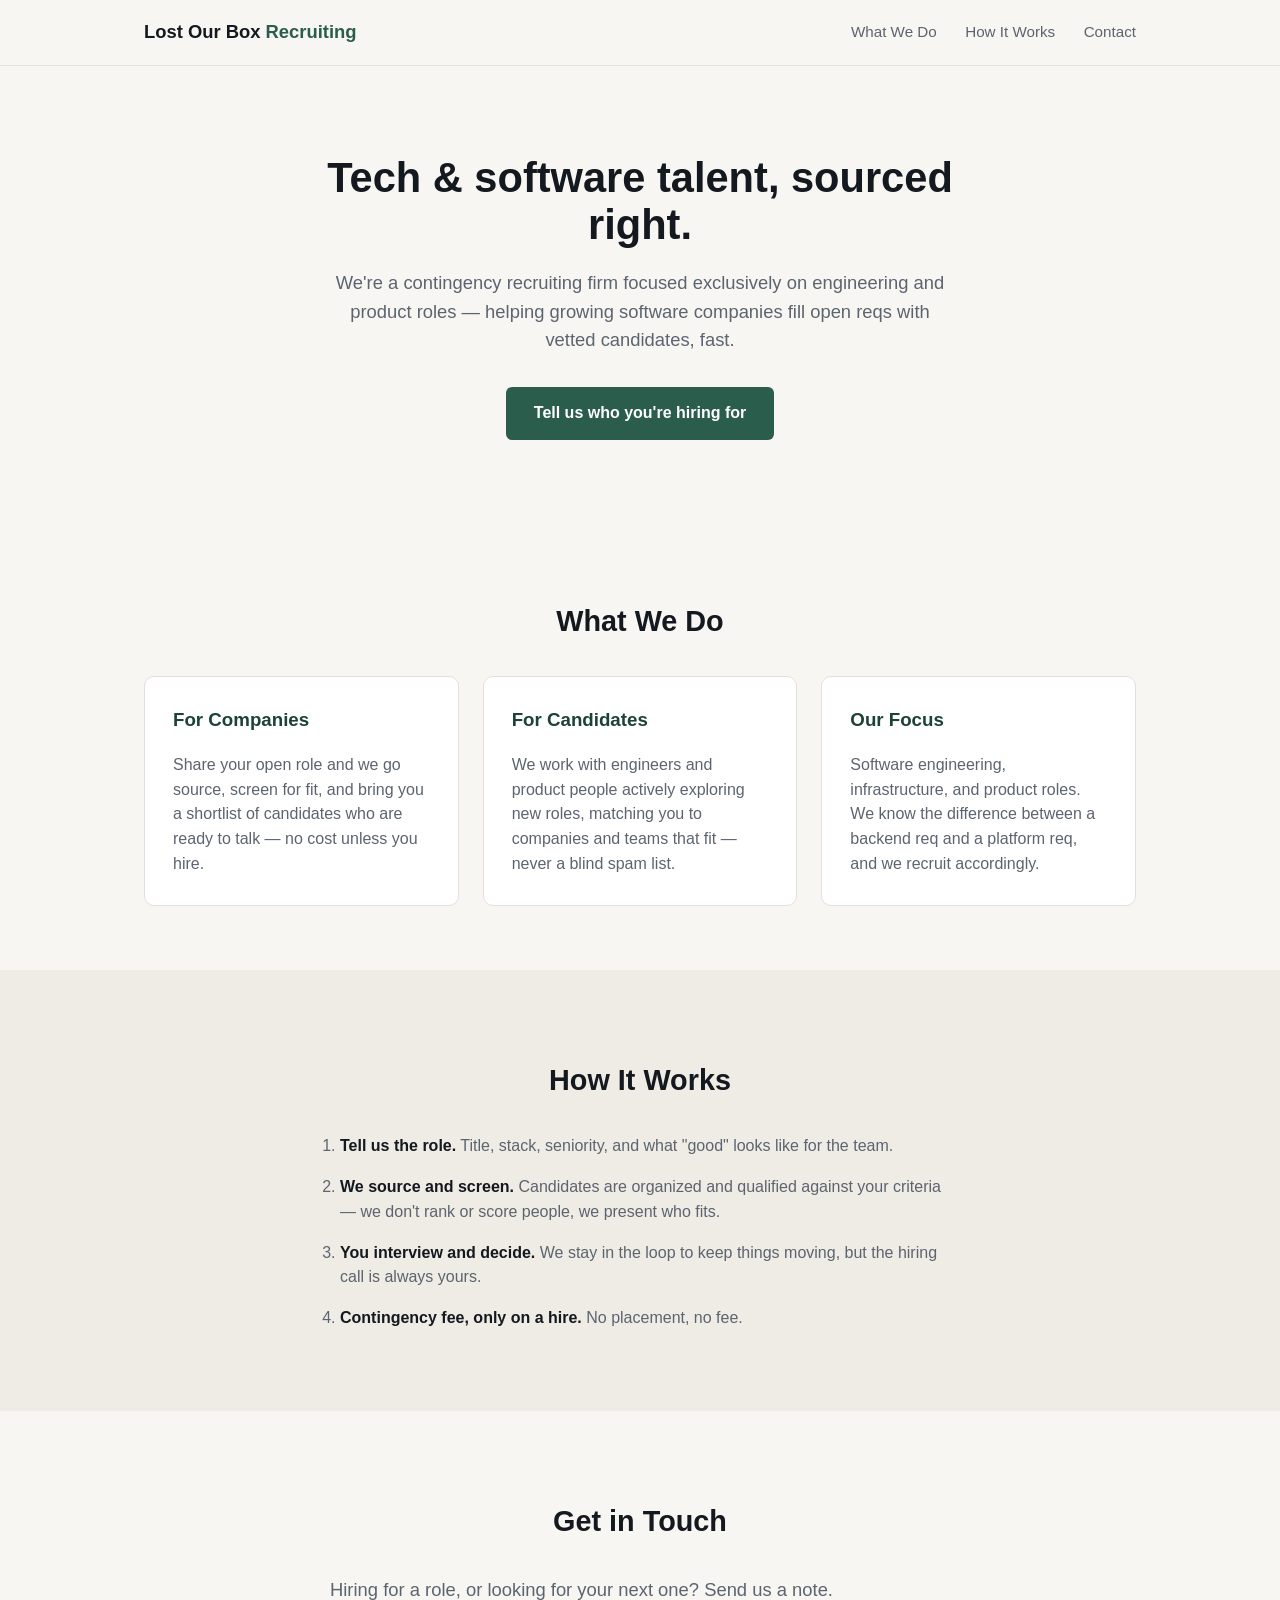
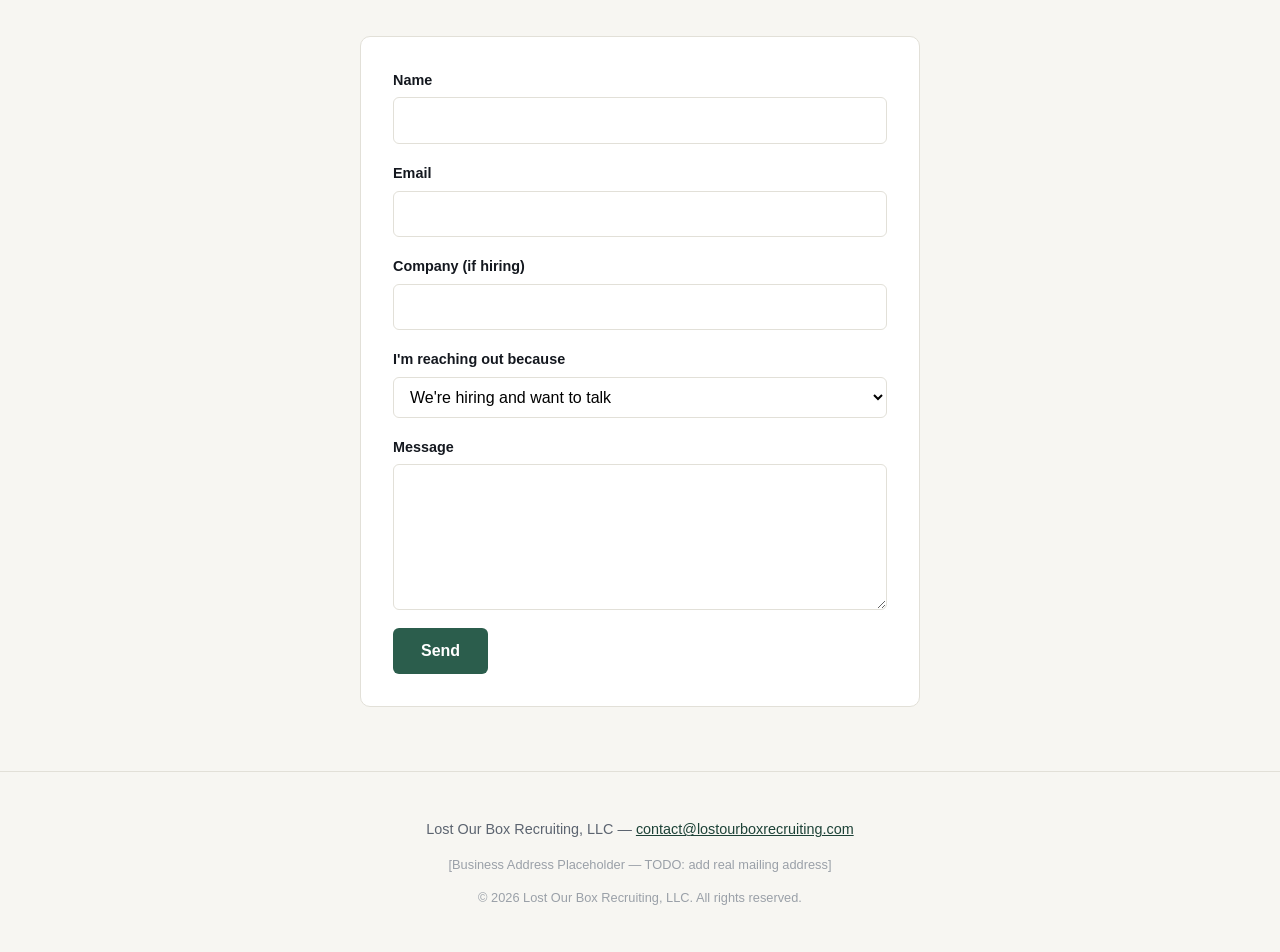
==== index.html @ 16009b22 "Initial site: hero, what-we-do, how-it-works, Netlify Forms contact form Co-Authored-By: Claude Sonn" ====
<!DOCTYPE html>
<html lang="en">
<head>
<meta charset="UTF-8">
<meta name="viewport" content="width=device-width, initial-scale=1.0">
<title>Lost Our Box Recruiting — Tech &amp; Software Talent</title>
<meta name="description" content="Lost Our Box Recruiting connects growing tech and software companies with vetted engineering and product talent.">
<link rel="stylesheet" href="style.css">
</head>
<body>

<header class="site-header">
  <div class="wrap">
    <a class="wordmark" href="/">Lost Our Box <span>Recruiting</span></a>
    <nav>
      <a href="#what-we-do">What We Do</a>
      <a href="#how-it-works">How It Works</a>
      <a href="#contact">Contact</a>
    </nav>
  </div>
</header>

<section class="hero">
  <div class="wrap">
    <h1>Tech &amp; software talent, sourced right.</h1>
    <p class="lede">We're a contingency recruiting firm focused exclusively on engineering and
      product roles — helping growing software companies fill open reqs with vetted candidates,
      fast.</p>
    <a class="btn" href="#contact">Tell us who you're hiring for</a>
  </div>
</section>

<section id="what-we-do" class="section">
  <div class="wrap">
    <h2>What We Do</h2>
    <div class="cards">
      <div class="card">
        <h3>For Companies</h3>
        <p>Share your open role and we go source, screen for fit, and bring you a shortlist of
          candidates who are ready to talk — no cost unless you hire.</p>
      </div>
      <div class="card">
        <h3>For Candidates</h3>
        <p>We work with engineers and product people actively exploring new roles, matching you
          to companies and teams that fit — never a blind spam list.</p>
      </div>
      <div class="card">
        <h3>Our Focus</h3>
        <p>Software engineering, infrastructure, and product roles. We know the difference
          between a backend req and a platform req, and we recruit accordingly.</p>
      </div>
    </div>
  </div>
</section>

<section id="how-it-works" class="section alt">
  <div class="wrap">
    <h2>How It Works</h2>
    <ol class="steps">
      <li><strong>Tell us the role.</strong> Title, stack, seniority, and what "good" looks like
        for the team.</li>
      <li><strong>We source and screen.</strong> Candidates are organized and qualified against
        your criteria — we don't rank or score people, we present who fits.</li>
      <li><strong>You interview and decide.</strong> We stay in the loop to keep things moving,
        but the hiring call is always yours.</li>
      <li><strong>Contingency fee, only on a hire.</strong> No placement, no fee.</li>
    </ol>
  </div>
</section>

<section id="contact" class="section">
  <div class="wrap">
    <h2>Get in Touch</h2>
    <p class="lede">Hiring for a role, or looking for your next one? Send us a note.</p>

    <form name="contact" method="POST" data-netlify="true" netlify-honeypot="bot-field" action="/thank-you.html" class="contact-form">
      <input type="hidden" name="form-name" value="contact">
      <p class="hidden-field"><label>Don't fill this out if you're human: <input name="bot-field"></label></p>

      <div class="field-row">
        <label for="name">Name</label>
        <input id="name" type="text" name="name" required>
      </div>
      <div class="field-row">
        <label for="email">Email</label>
        <input id="email" type="email" name="email" required>
      </div>
      <div class="field-row">
        <label for="company">Company (if hiring)</label>
        <input id="company" type="text" name="company">
      </div>
      <div class="field-row">
        <label for="reason">I'm reaching out because</label>
        <select id="reason" name="reason">
          <option>We're hiring and want to talk</option>
          <option>I'm a candidate looking for roles</option>
          <option>Something else</option>
        </select>
      </div>
      <div class="field-row">
        <label for="message">Message</label>
        <textarea id="message" name="message" rows="5" required></textarea>
      </div>
      <button class="btn" type="submit">Send</button>
    </form>
  </div>
</section>

<footer class="site-footer">
  <div class="wrap">
    <p>Lost Our Box Recruiting, LLC &mdash; <a href="mailto:contact@lostourboxrecruiting.com">contact@lostourboxrecruiting.com</a></p>
    <p class="fine-print">
      <!-- TODO: replace with real business mailing address before any commercial email goes out (CAN-SPAM requirement) -->
      [Business Address Placeholder — TODO: add real mailing address]
    </p>
    <p class="fine-print">&copy; <span id="year"></span> Lost Our Box Recruiting, LLC. All rights reserved.</p>
  </div>
</footer>

<script>document.getElementById('year').textContent = new Date().getFullYear();</script>
</body>
</html>
---- style.css ----
:root {
  --ink: #14181f;
  --paper: #f7f6f2;
  --accent: #2b5d4c;
  --accent-dark: #1d4237;
  --muted: #5c6470;
  --card: #ffffff;
  --border: #e2e0d8;
}

* { box-sizing: border-box; }

body {
  margin: 0;
  font-family: -apple-system, BlinkMacSystemFont, "Segoe UI", Roboto, Helvetica, Arial, sans-serif;
  color: var(--ink);
  background: var(--paper);
  line-height: 1.55;
}

.wrap {
  max-width: 1040px;
  margin: 0 auto;
  padding: 0 24px;
}

a { color: var(--accent-dark); }

.site-header {
  border-bottom: 1px solid var(--border);
  background: var(--paper);
  position: sticky;
  top: 0;
  z-index: 10;
}

.site-header .wrap {
  display: flex;
  align-items: center;
  justify-content: space-between;
  padding-top: 18px;
  padding-bottom: 18px;
}

.wordmark {
  font-weight: 700;
  font-size: 1.15rem;
  text-decoration: none;
  color: var(--ink);
}

.wordmark span { color: var(--accent); }

.site-header nav a {
  margin-left: 24px;
  text-decoration: none;
  color: var(--muted);
  font-weight: 500;
  font-size: 0.95rem;
}

.site-header nav a:hover { color: var(--ink); }

.hero {
  padding: 88px 0 72px;
  text-align: center;
}

.hero h1 {
  font-size: 2.6rem;
  line-height: 1.15;
  margin: 0 0 20px;
  max-width: 720px;
  margin-left: auto;
  margin-right: auto;
}

.lede {
  font-size: 1.15rem;
  color: var(--muted);
  max-width: 620px;
  margin: 0 auto 32px;
}

.btn {
  display: inline-block;
  background: var(--accent);
  color: #fff;
  text-decoration: none;
  font-weight: 600;
  padding: 14px 28px;
  border-radius: 6px;
  border: none;
  font-size: 1rem;
  cursor: pointer;
}

.btn:hover { background: var(--accent-dark); }

.section {
  padding: 64px 0;
}

.section.alt {
  background: #eeece4;
}

.section h2 {
  font-size: 1.8rem;
  margin-bottom: 32px;
  text-align: center;
}

.cards {
  display: grid;
  grid-template-columns: repeat(3, 1fr);
  gap: 24px;
}

.card {
  background: var(--card);
  border: 1px solid var(--border);
  border-radius: 10px;
  padding: 28px;
}

.card h3 {
  margin-top: 0;
  color: var(--accent-dark);
}

.card p { color: var(--muted); margin-bottom: 0; }

.steps {
  max-width: 640px;
  margin: 0 auto;
  padding-left: 20px;
}

.steps li { margin-bottom: 16px; color: var(--muted); }
.steps li strong { color: var(--ink); }

.contact-form {
  max-width: 560px;
  margin: 0 auto;
  background: var(--card);
  border: 1px solid var(--border);
  border-radius: 10px;
  padding: 32px;
}

.hidden-field { display: none; }

.field-row {
  margin-bottom: 18px;
  display: flex;
  flex-direction: column;
}

.field-row label {
  font-weight: 600;
  font-size: 0.9rem;
  margin-bottom: 6px;
}

.field-row input,
.field-row select,
.field-row textarea {
  font: inherit;
  padding: 10px 12px;
  border: 1px solid var(--border);
  border-radius: 6px;
  background: #fff;
}

.site-footer {
  border-top: 1px solid var(--border);
  padding: 32px 0;
  text-align: center;
  color: var(--muted);
  font-size: 0.9rem;
}

.fine-print {
  font-size: 0.8rem;
  color: #9aa0a8;
}

@media (max-width: 720px) {
  .cards { grid-template-columns: 1fr; }
  .hero h1 { font-size: 2rem; }
  .site-header nav a { margin-left: 14px; }
}
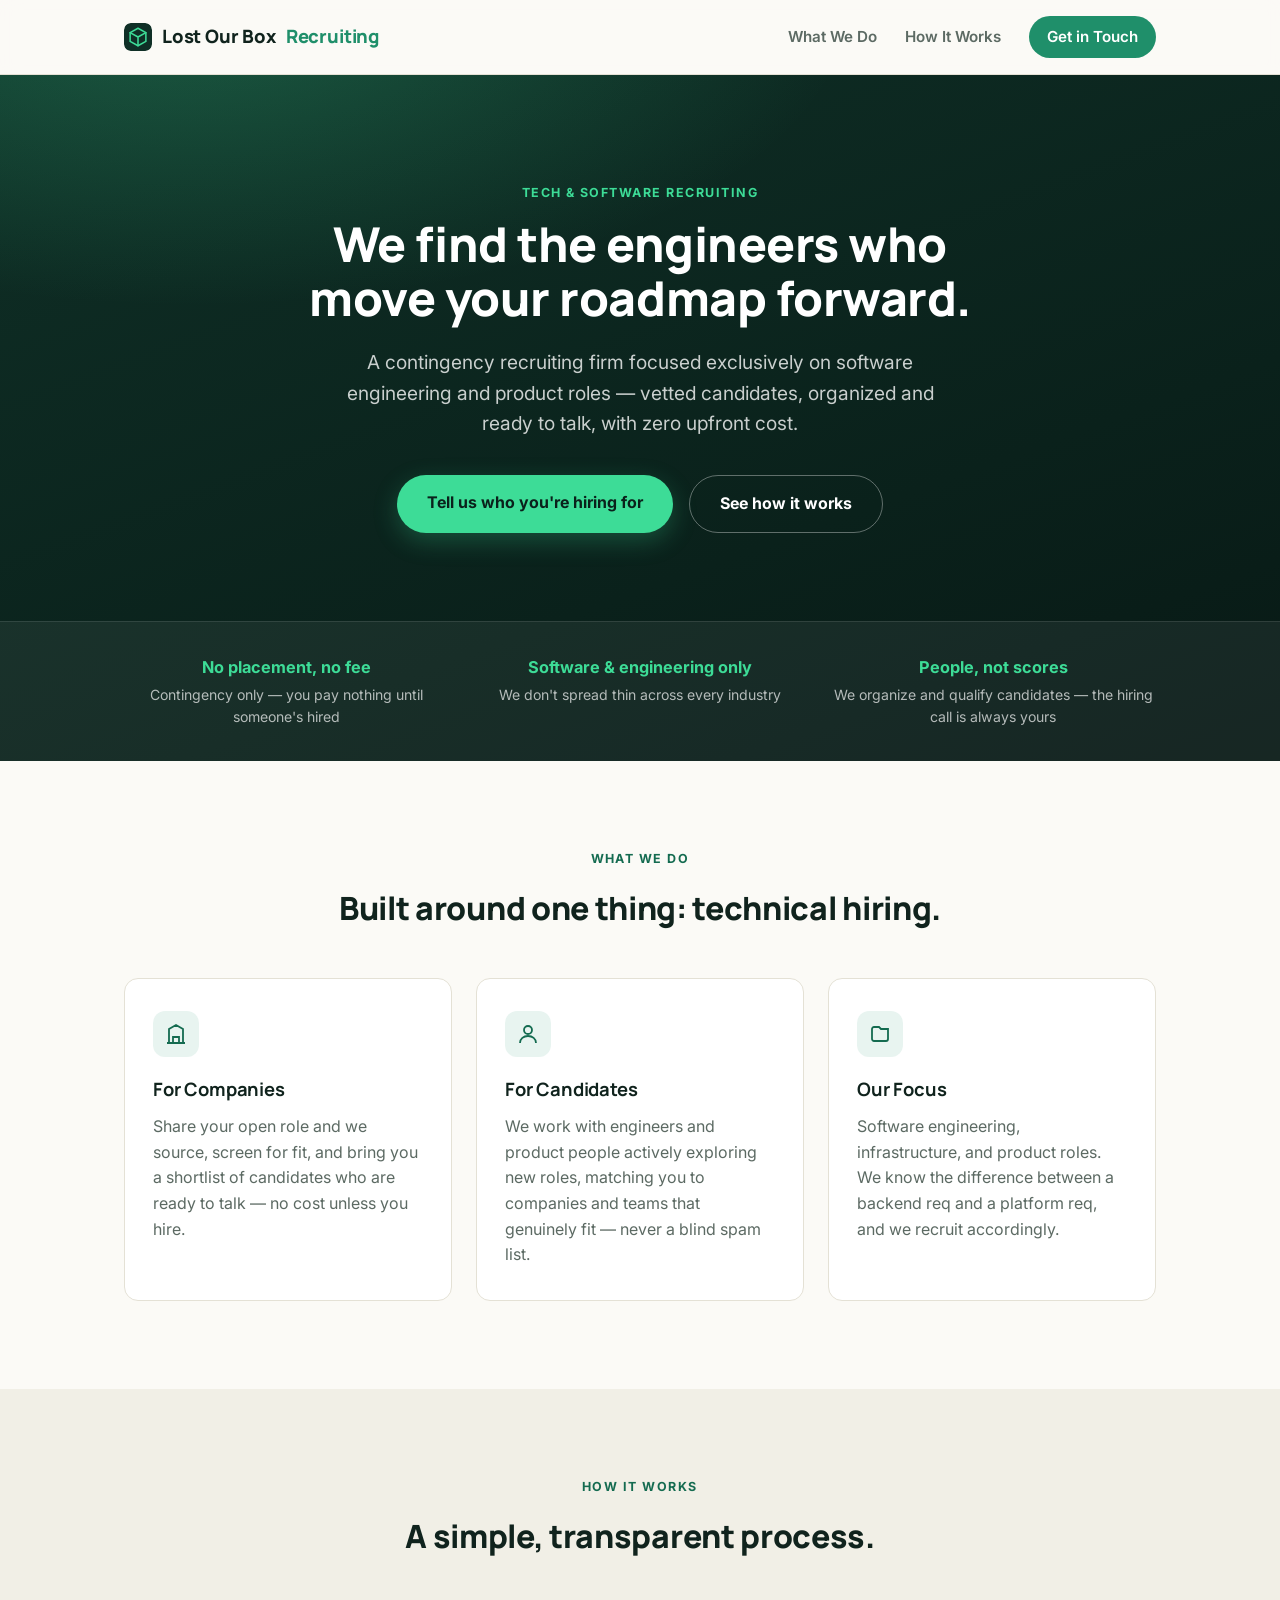
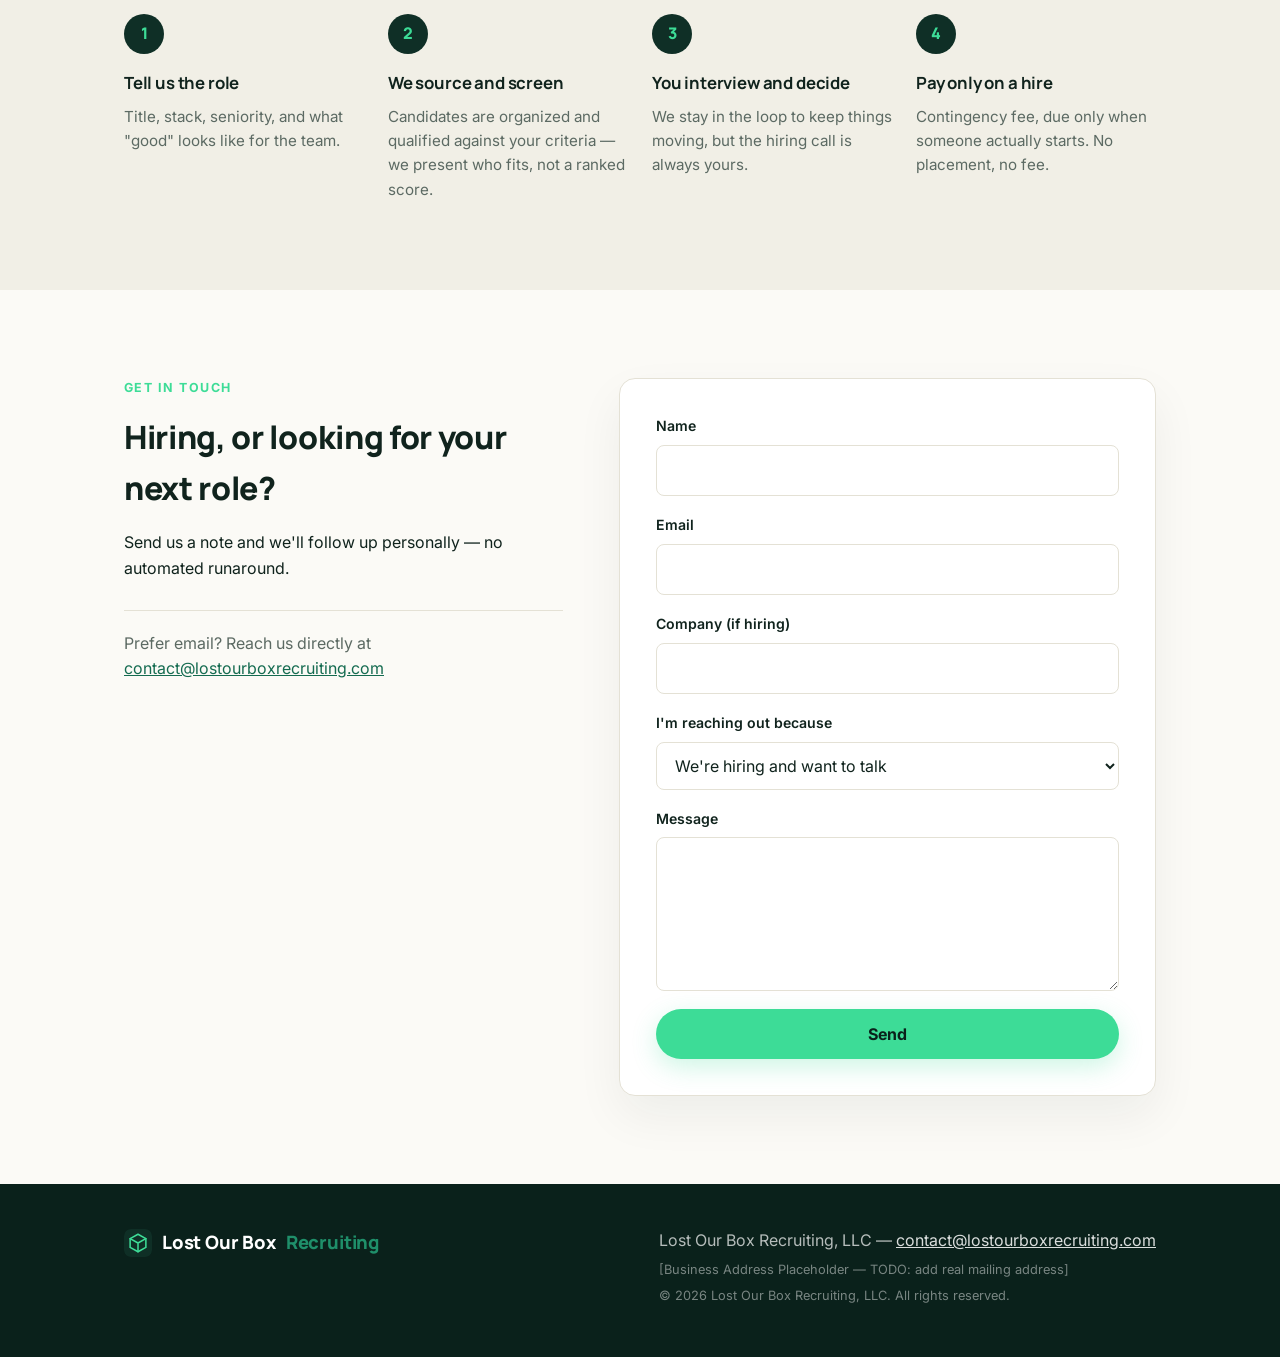
==== commit 2485d026: "Redesign site: real typography, hero gradient, trust bar, icon cards, numbered steps Co-Authored-By:" ====
--- a/index.html
+++ b/index.html
@@ -4,47 +4,85 @@
 <meta charset="UTF-8">
 <meta name="viewport" content="width=device-width, initial-scale=1.0">
 <title>Lost Our Box Recruiting — Tech &amp; Software Talent</title>
-<meta name="description" content="Lost Our Box Recruiting connects growing tech and software companies with vetted engineering and product talent.">
+<meta name="description" content="Lost Our Box Recruiting connects growing tech and software companies with vetted engineering and product talent. Contingency-based, no cost unless you hire.">
+<link rel="icon" href="favicon.svg" type="image/svg+xml">
+<link rel="preconnect" href="https://fonts.googleapis.com">
+<link rel="preconnect" href="https://fonts.gstatic.com" crossorigin>
+<link href="https://fonts.googleapis.com/css2?family=Manrope:wght@500;700;800&family=Inter:wght@400;500;600&display=swap" rel="stylesheet">
 <link rel="stylesheet" href="style.css">
 </head>
 <body>
 
 <header class="site-header">
-  <div class="wrap">
-    <a class="wordmark" href="/">Lost Our Box <span>Recruiting</span></a>
+  <div class="wrap header-inner">
+    <a class="wordmark" href="/">
+      <img src="favicon.svg" alt="" class="wordmark-icon">
+      Lost Our Box <span>Recruiting</span>
+    </a>
     <nav>
       <a href="#what-we-do">What We Do</a>
       <a href="#how-it-works">How It Works</a>
-      <a href="#contact">Contact</a>
+      <a href="#contact" class="nav-cta">Get in Touch</a>
     </nav>
   </div>
 </header>
 
 <section class="hero">
-  <div class="wrap">
-    <h1>Tech &amp; software talent, sourced right.</h1>
-    <p class="lede">We're a contingency recruiting firm focused exclusively on engineering and
-      product roles — helping growing software companies fill open reqs with vetted candidates,
-      fast.</p>
-    <a class="btn" href="#contact">Tell us who you're hiring for</a>
+  <div class="hero-bg" aria-hidden="true"></div>
+  <div class="wrap hero-inner">
+    <p class="eyebrow">Tech &amp; Software Recruiting</p>
+    <h1>We find the engineers who move your roadmap forward.</h1>
+    <p class="lede">A contingency recruiting firm focused exclusively on software engineering
+      and product roles — vetted candidates, organized and ready to talk, with zero upfront
+      cost.</p>
+    <div class="hero-actions">
+      <a class="btn btn-primary" href="#contact">Tell us who you're hiring for</a>
+      <a class="btn btn-ghost" href="#how-it-works">See how it works</a>
+    </div>
+  </div>
+  <div class="trust-bar">
+    <div class="wrap trust-bar-inner">
+      <div class="trust-item">
+        <strong>No placement, no fee</strong>
+        <span>Contingency only — you pay nothing until someone's hired</span>
+      </div>
+      <div class="trust-item">
+        <strong>Software &amp; engineering only</strong>
+        <span>We don't spread thin across every industry</span>
+      </div>
+      <div class="trust-item">
+        <strong>People, not scores</strong>
+        <span>We organize and qualify candidates — the hiring call is always yours</span>
+      </div>
+    </div>
   </div>
 </section>
 
 <section id="what-we-do" class="section">
   <div class="wrap">
-    <h2>What We Do</h2>
+    <p class="eyebrow center">What We Do</p>
+    <h2 class="center">Built around one thing: technical hiring.</h2>
     <div class="cards">
       <div class="card">
+        <div class="icon-badge">
+          <svg viewBox="0 0 24 24" fill="none" stroke="currentColor" stroke-width="1.8"><path d="M3 21h18M5 21V7l7-4 7 4v14M9 21v-6h6v6M9 11h.01M15 11h.01M9 15h.01M15 15h.01"/></svg>
+        </div>
         <h3>For Companies</h3>
-        <p>Share your open role and we go source, screen for fit, and bring you a shortlist of
+        <p>Share your open role and we source, screen for fit, and bring you a shortlist of
           candidates who are ready to talk — no cost unless you hire.</p>
       </div>
       <div class="card">
+        <div class="icon-badge">
+          <svg viewBox="0 0 24 24" fill="none" stroke="currentColor" stroke-width="1.8"><circle cx="12" cy="8" r="4"/><path d="M4 21c0-4.4 3.6-7 8-7s8 2.6 8 7"/></svg>
+        </div>
         <h3>For Candidates</h3>
         <p>We work with engineers and product people actively exploring new roles, matching you
-          to companies and teams that fit — never a blind spam list.</p>
+          to companies and teams that genuinely fit — never a blind spam list.</p>
       </div>
       <div class="card">
+        <div class="icon-badge">
+          <svg viewBox="0 0 24 24" fill="none" stroke="currentColor" stroke-width="1.8"><path d="M4 17V7a2 2 0 012-2h5l2 2h7v10a2 2 0 01-2 2H6a2 2 0 01-2-2z"/></svg>
+        </div>
         <h3>Our Focus</h3>
         <p>Software engineering, infrastructure, and product roles. We know the difference
           between a backend req and a platform req, and we recruit accordingly.</p>
@@ -55,65 +93,99 @@
 
 <section id="how-it-works" class="section alt">
   <div class="wrap">
-    <h2>How It Works</h2>
-    <ol class="steps">
-      <li><strong>Tell us the role.</strong> Title, stack, seniority, and what "good" looks like
-        for the team.</li>
-      <li><strong>We source and screen.</strong> Candidates are organized and qualified against
-        your criteria — we don't rank or score people, we present who fits.</li>
-      <li><strong>You interview and decide.</strong> We stay in the loop to keep things moving,
-        but the hiring call is always yours.</li>
-      <li><strong>Contingency fee, only on a hire.</strong> No placement, no fee.</li>
-    </ol>
+    <p class="eyebrow center">How It Works</p>
+    <h2 class="center">A simple, transparent process.</h2>
+    <div class="steps">
+      <div class="step">
+        <div class="step-number">1</div>
+        <h3>Tell us the role</h3>
+        <p>Title, stack, seniority, and what "good" looks like for the team.</p>
+      </div>
+      <div class="step">
+        <div class="step-number">2</div>
+        <h3>We source and screen</h3>
+        <p>Candidates are organized and qualified against your criteria — we present who
+          fits, not a ranked score.</p>
+      </div>
+      <div class="step">
+        <div class="step-number">3</div>
+        <h3>You interview and decide</h3>
+        <p>We stay in the loop to keep things moving, but the hiring call is always yours.</p>
+      </div>
+      <div class="step">
+        <div class="step-number">4</div>
+        <h3>Pay only on a hire</h3>
+        <p>Contingency fee, due only when someone actually starts. No placement, no fee.</p>
+      </div>
+    </div>
   </div>
 </section>
 
-<section id="contact" class="section">
+<section id="contact" class="section contact-section">
   <div class="wrap">
-    <h2>Get in Touch</h2>
-    <p class="lede">Hiring for a role, or looking for your next one? Send us a note.</p>
+    <div class="contact-grid">
+      <div class="contact-copy">
+        <p class="eyebrow">Get in Touch</p>
+        <h2>Hiring, or looking for your next role?</h2>
+        <p class="lede">Send us a note and we'll follow up personally — no automated
+          runaround.</p>
+        <p class="contact-direct">
+          Prefer email? Reach us directly at
+          <a href="mailto:contact@lostourboxrecruiting.com">contact@lostourboxrecruiting.com</a>
+        </p>
+      </div>
 
-    <form name="contact" method="POST" data-netlify="true" netlify-honeypot="bot-field" action="/thank-you.html" class="contact-form">
-      <input type="hidden" name="form-name" value="contact">
-      <p class="hidden-field"><label>Don't fill this out if you're human: <input name="bot-field"></label></p>
+      <!-- TODO: replace REPLACE_WITH_FORMSPREE_ID below once you've created a free form at
+           https://formspree.io pointed at contact@lostourboxrecruiting.com — GitHub Pages only
+           serves static files, so a third-party form backend is what actually delivers this. -->
+      <form method="POST" action="https://formspree.io/f/REPLACE_WITH_FORMSPREE_ID" class="contact-form">
+        <input type="hidden" name="_next" value="https://lostourboxrecruiting.com/thank-you.html">
+        <p class="hidden-field"><label>Don't fill this out if you're human: <input name="_gotcha"></label></p>
 
-      <div class="field-row">
-        <label for="name">Name</label>
-        <input id="name" type="text" name="name" required>
-      </div>
-      <div class="field-row">
-        <label for="email">Email</label>
-        <input id="email" type="email" name="email" required>
-      </div>
-      <div class="field-row">
-        <label for="company">Company (if hiring)</label>
-        <input id="company" type="text" name="company">
-      </div>
-      <div class="field-row">
-        <label for="reason">I'm reaching out because</label>
-        <select id="reason" name="reason">
-          <option>We're hiring and want to talk</option>
-          <option>I'm a candidate looking for roles</option>
-          <option>Something else</option>
-        </select>
-      </div>
-      <div class="field-row">
-        <label for="message">Message</label>
-        <textarea id="message" name="message" rows="5" required></textarea>
-      </div>
-      <button class="btn" type="submit">Send</button>
-    </form>
+        <div class="field-row">
+          <label for="name">Name</label>
+          <input id="name" type="text" name="name" required>
+        </div>
+        <div class="field-row">
+          <label for="email">Email</label>
+          <input id="email" type="email" name="email" required>
+        </div>
+        <div class="field-row">
+          <label for="company">Company (if hiring)</label>
+          <input id="company" type="text" name="company">
+        </div>
+        <div class="field-row">
+          <label for="reason">I'm reaching out because</label>
+          <select id="reason" name="reason">
+            <option>We're hiring and want to talk</option>
+            <option>I'm a candidate looking for roles</option>
+            <option>Something else</option>
+          </select>
+        </div>
+        <div class="field-row">
+          <label for="message">Message</label>
+          <textarea id="message" name="message" rows="5" required></textarea>
+        </div>
+        <button class="btn btn-primary btn-block" type="submit">Send</button>
+      </form>
+    </div>
   </div>
 </section>
 
 <footer class="site-footer">
-  <div class="wrap">
-    <p>Lost Our Box Recruiting, LLC &mdash; <a href="mailto:contact@lostourboxrecruiting.com">contact@lostourboxrecruiting.com</a></p>
-    <p class="fine-print">
-      <!-- TODO: replace with real business mailing address before any commercial email goes out (CAN-SPAM requirement) -->
-      [Business Address Placeholder — TODO: add real mailing address]
-    </p>
-    <p class="fine-print">&copy; <span id="year"></span> Lost Our Box Recruiting, LLC. All rights reserved.</p>
+  <div class="wrap footer-inner">
+    <a class="wordmark footer-wordmark" href="/">
+      <img src="favicon.svg" alt="" class="wordmark-icon">
+      Lost Our Box <span>Recruiting</span>
+    </a>
+    <div class="footer-meta">
+      <p>Lost Our Box Recruiting, LLC &mdash; <a href="mailto:contact@lostourboxrecruiting.com">contact@lostourboxrecruiting.com</a></p>
+      <p class="fine-print">
+        <!-- TODO: replace with real business mailing address before any commercial email goes out (CAN-SPAM requirement) -->
+        [Business Address Placeholder — TODO: add real mailing address]
+      </p>
+      <p class="fine-print">&copy; <span id="year"></span> Lost Our Box Recruiting, LLC. All rights reserved.</p>
+    </div>
   </div>
 </footer>
 
--- a/style.css
+++ b/style.css
@@ -1,115 +1,240 @@
 :root {
-  --ink: #14181f;
-  --paper: #f7f6f2;
-  --accent: #2b5d4c;
-  --accent-dark: #1d4237;
-  --muted: #5c6470;
+  --ink: #10231d;
+  --paper: #fbfaf6;
+  --paper-alt: #f1efe6;
+  --accent: #1f8f6a;
+  --accent-dark: #146b50;
+  --accent-bright: #3ddc97;
+  --navy: #0f2f26;
+  --navy-deep: #0a211b;
+  --muted: #5c6a63;
   --card: #ffffff;
-  --border: #e2e0d8;
+  --border: #e4e1d5;
 }
 
 * { box-sizing: border-box; }
+
+html { scroll-behavior: smooth; }
 
 body {
   margin: 0;
-  font-family: -apple-system, BlinkMacSystemFont, "Segoe UI", Roboto, Helvetica, Arial, sans-serif;
+  font-family: 'Inter', -apple-system, BlinkMacSystemFont, "Segoe UI", Roboto, Helvetica, Arial, sans-serif;
   color: var(--ink);
   background: var(--paper);
-  line-height: 1.55;
+  line-height: 1.6;
+  -webkit-font-smoothing: antialiased;
+}
+
+h1, h2, h3, .wordmark {
+  font-family: 'Manrope', 'Inter', sans-serif;
+  letter-spacing: -0.01em;
 }
 
 .wrap {
-  max-width: 1040px;
+  max-width: 1080px;
   margin: 0 auto;
   padding: 0 24px;
 }
 
 a { color: var(--accent-dark); }
 
+.eyebrow {
+  text-transform: uppercase;
+  letter-spacing: 0.12em;
+  font-size: 0.78rem;
+  font-weight: 700;
+  color: var(--accent-bright);
+  margin: 0 0 14px;
+}
+
+.eyebrow.center { text-align: center; color: var(--accent-dark); }
+
+.center { text-align: center; }
+
+/* Header */
+
 .site-header {
-  border-bottom: 1px solid var(--border);
-  background: var(--paper);
   position: sticky;
   top: 0;
-  z-index: 10;
-}
-
-.site-header .wrap {
+  z-index: 20;
+  background: rgba(251, 250, 246, 0.85);
+  backdrop-filter: blur(10px);
+  border-bottom: 1px solid var(--border);
+}
+
+.header-inner {
   display: flex;
   align-items: center;
   justify-content: space-between;
-  padding-top: 18px;
-  padding-bottom: 18px;
+  padding-top: 16px;
+  padding-bottom: 16px;
 }
 
 .wordmark {
-  font-weight: 700;
+  display: flex;
+  align-items: center;
+  gap: 10px;
+  font-weight: 800;
   font-size: 1.15rem;
   text-decoration: none;
   color: var(--ink);
 }
 
+.wordmark-icon { width: 28px; height: 28px; border-radius: 7px; }
+
 .wordmark span { color: var(--accent); }
 
+.site-header nav {
+  display: flex;
+  align-items: center;
+  gap: 28px;
+}
+
 .site-header nav a {
-  margin-left: 24px;
   text-decoration: none;
   color: var(--muted);
-  font-weight: 500;
+  font-weight: 600;
   font-size: 0.95rem;
 }
 
 .site-header nav a:hover { color: var(--ink); }
 
+.nav-cta {
+  background: var(--accent);
+  color: #fff !important;
+  padding: 9px 18px;
+  border-radius: 100px;
+}
+
+.nav-cta:hover { background: var(--accent-dark); }
+
+/* Hero */
+
 .hero {
-  padding: 88px 0 72px;
+  position: relative;
+  color: #fff;
+  overflow: hidden;
+}
+
+.hero-bg {
+  position: absolute;
+  inset: 0;
+  background:
+    radial-gradient(1100px 500px at 15% -10%, rgba(61, 220, 151, 0.25), transparent 60%),
+    linear-gradient(160deg, var(--navy) 0%, var(--navy-deep) 65%, #081915 100%);
+  z-index: -1;
+}
+
+.hero-inner {
+  padding: 108px 24px 88px;
+  max-width: 760px;
+  margin: 0 auto;
   text-align: center;
 }
 
+.hero .eyebrow { text-align: center; }
+
 .hero h1 {
-  font-size: 2.6rem;
-  line-height: 1.15;
-  margin: 0 0 20px;
-  max-width: 720px;
-  margin-left: auto;
-  margin-right: auto;
-}
-
-.lede {
-  font-size: 1.15rem;
-  color: var(--muted);
-  max-width: 620px;
-  margin: 0 auto 32px;
+  font-size: 3rem;
+  line-height: 1.12;
+  font-weight: 800;
+  margin: 0 0 22px;
+  color: #fff;
+}
+
+.hero .lede {
+  font-size: 1.2rem;
+  color: rgba(255, 255, 255, 0.78);
+  max-width: 600px;
+  margin: 0 auto 36px;
+}
+
+.hero-actions {
+  display: flex;
+  gap: 16px;
+  justify-content: center;
+  flex-wrap: wrap;
 }
 
 .btn {
   display: inline-block;
-  background: var(--accent);
-  color: #fff;
   text-decoration: none;
-  font-weight: 600;
-  padding: 14px 28px;
-  border-radius: 6px;
+  font-weight: 700;
+  padding: 15px 30px;
+  border-radius: 100px;
   border: none;
   font-size: 1rem;
   cursor: pointer;
-}
-
-.btn:hover { background: var(--accent-dark); }
-
-.section {
-  padding: 64px 0;
-}
-
-.section.alt {
-  background: #eeece4;
-}
+  font-family: inherit;
+  transition: transform 0.15s ease, box-shadow 0.15s ease, background 0.15s ease;
+}
+
+.btn-primary {
+  background: var(--accent-bright);
+  color: var(--navy-deep);
+  box-shadow: 0 8px 24px rgba(61, 220, 151, 0.25);
+}
+
+.btn-primary:hover { transform: translateY(-1px); box-shadow: 0 10px 28px rgba(61, 220, 151, 0.35); }
+
+.btn-ghost {
+  background: transparent;
+  color: #fff;
+  border: 1.5px solid rgba(255, 255, 255, 0.35);
+}
+
+.btn-ghost:hover { border-color: rgba(255, 255, 255, 0.7); }
+
+.btn-block { width: 100%; text-align: center; }
+
+/* Trust bar */
+
+.trust-bar {
+  position: relative;
+  background: rgba(255, 255, 255, 0.06);
+  border-top: 1px solid rgba(255, 255, 255, 0.1);
+}
+
+.trust-bar-inner {
+  display: grid;
+  grid-template-columns: repeat(3, 1fr);
+  gap: 28px;
+  padding: 32px 24px;
+}
+
+.trust-item {
+  display: flex;
+  flex-direction: column;
+  gap: 4px;
+  text-align: center;
+}
+
+.trust-item strong {
+  color: var(--accent-bright);
+  font-size: 1.02rem;
+}
+
+.trust-item span {
+  color: rgba(255, 255, 255, 0.68);
+  font-size: 0.88rem;
+}
+
+/* Sections */
+
+.section { padding: 88px 0; }
+
+.section.alt { background: var(--paper-alt); }
 
 .section h2 {
-  font-size: 1.8rem;
-  margin-bottom: 32px;
-  text-align: center;
-}
+  font-size: 2rem;
+  font-weight: 800;
+  margin: 0 0 44px;
+  max-width: 620px;
+}
+
+.section h2.center { margin-left: auto; margin-right: auto; }
+
+/* Cards */
 
 .cards {
   display: grid;
@@ -120,33 +245,99 @@
 .card {
   background: var(--card);
   border: 1px solid var(--border);
-  border-radius: 10px;
-  padding: 28px;
-}
+  border-radius: 14px;
+  padding: 32px 28px;
+  transition: transform 0.18s ease, box-shadow 0.18s ease;
+}
+
+.card:hover {
+  transform: translateY(-4px);
+  box-shadow: 0 16px 32px rgba(16, 35, 29, 0.08);
+}
+
+.icon-badge {
+  width: 46px;
+  height: 46px;
+  border-radius: 12px;
+  background: rgba(31, 143, 106, 0.1);
+  color: var(--accent-dark);
+  display: flex;
+  align-items: center;
+  justify-content: center;
+  margin-bottom: 18px;
+}
+
+.icon-badge svg { width: 24px; height: 24px; }
 
 .card h3 {
-  margin-top: 0;
-  color: var(--accent-dark);
-}
-
-.card p { color: var(--muted); margin-bottom: 0; }
+  margin: 0 0 10px;
+  font-size: 1.15rem;
+  color: var(--ink);
+}
+
+.card p { color: var(--muted); margin: 0; }
+
+/* Steps */
 
 .steps {
-  max-width: 640px;
-  margin: 0 auto;
-  padding-left: 20px;
-}
-
-.steps li { margin-bottom: 16px; color: var(--muted); }
-.steps li strong { color: var(--ink); }
+  display: grid;
+  grid-template-columns: repeat(4, 1fr);
+  gap: 24px;
+}
+
+.step {
+  position: relative;
+  padding-top: 8px;
+}
+
+.step-number {
+  width: 40px;
+  height: 40px;
+  border-radius: 50%;
+  background: var(--navy);
+  color: var(--accent-bright);
+  font-family: 'Manrope', sans-serif;
+  font-weight: 800;
+  display: flex;
+  align-items: center;
+  justify-content: center;
+  margin-bottom: 16px;
+}
+
+.step h3 {
+  margin: 0 0 8px;
+  font-size: 1.05rem;
+  color: var(--ink);
+}
+
+.step p { color: var(--muted); margin: 0; font-size: 0.95rem; }
+
+/* Contact */
+
+.contact-section { background: var(--paper); }
+
+.contact-grid {
+  display: grid;
+  grid-template-columns: 0.9fr 1.1fr;
+  gap: 56px;
+  align-items: start;
+}
+
+.contact-copy h2 { margin-bottom: 16px; }
+
+.contact-direct {
+  margin-top: 28px;
+  padding-top: 20px;
+  border-top: 1px solid var(--border);
+  color: var(--muted);
+}
 
 .contact-form {
-  max-width: 560px;
-  margin: 0 auto;
   background: var(--card);
   border: 1px solid var(--border);
-  border-radius: 10px;
-  padding: 32px;
+  border-radius: 16px;
+  padding: 36px;
+  box-shadow: 0 20px 48px rgba(16, 35, 29, 0.06);
 }
 
 .hidden-field { display: none; }
@@ -159,35 +350,68 @@
 
 .field-row label {
   font-weight: 600;
-  font-size: 0.9rem;
-  margin-bottom: 6px;
+  font-size: 0.88rem;
+  margin-bottom: 7px;
+  color: var(--ink);
 }
 
 .field-row input,
 .field-row select,
 .field-row textarea {
   font: inherit;
-  padding: 10px 12px;
-  border: 1px solid var(--border);
-  border-radius: 6px;
+  padding: 12px 14px;
+  border: 1.5px solid var(--border);
+  border-radius: 8px;
   background: #fff;
-}
+  color: var(--ink);
+  transition: border-color 0.15s ease;
+}
+
+.field-row input:focus,
+.field-row select:focus,
+.field-row textarea:focus {
+  outline: none;
+  border-color: var(--accent);
+}
+
+/* Footer */
 
 .site-footer {
-  border-top: 1px solid var(--border);
-  padding: 32px 0;
-  text-align: center;
-  color: var(--muted);
-  font-size: 0.9rem;
-}
+  background: var(--navy-deep);
+  color: rgba(255, 255, 255, 0.7);
+  padding: 44px 0;
+}
+
+.footer-inner {
+  display: flex;
+  justify-content: space-between;
+  align-items: flex-start;
+  flex-wrap: wrap;
+  gap: 24px;
+}
+
+.footer-wordmark { color: #fff; }
+
+.footer-meta p { margin: 0 0 6px; }
+.footer-meta a { color: rgba(255, 255, 255, 0.85); }
 
 .fine-print {
   font-size: 0.8rem;
-  color: #9aa0a8;
-}
-
-@media (max-width: 720px) {
+  color: rgba(255, 255, 255, 0.45);
+}
+
+@media (max-width: 860px) {
   .cards { grid-template-columns: 1fr; }
-  .hero h1 { font-size: 2rem; }
-  .site-header nav a { margin-left: 14px; }
-}
+  .steps { grid-template-columns: repeat(2, 1fr); }
+  .trust-bar-inner { grid-template-columns: 1fr; }
+  .contact-grid { grid-template-columns: 1fr; }
+  .hero h1 { font-size: 2.3rem; }
+  .site-header nav { gap: 16px; }
+  .site-header nav a:not(.nav-cta) { display: none; }
+}
+
+@media (max-width: 520px) {
+  .steps { grid-template-columns: 1fr; }
+  .hero-inner { padding: 84px 20px 64px; }
+  .section { padding: 64px 0; }
+}
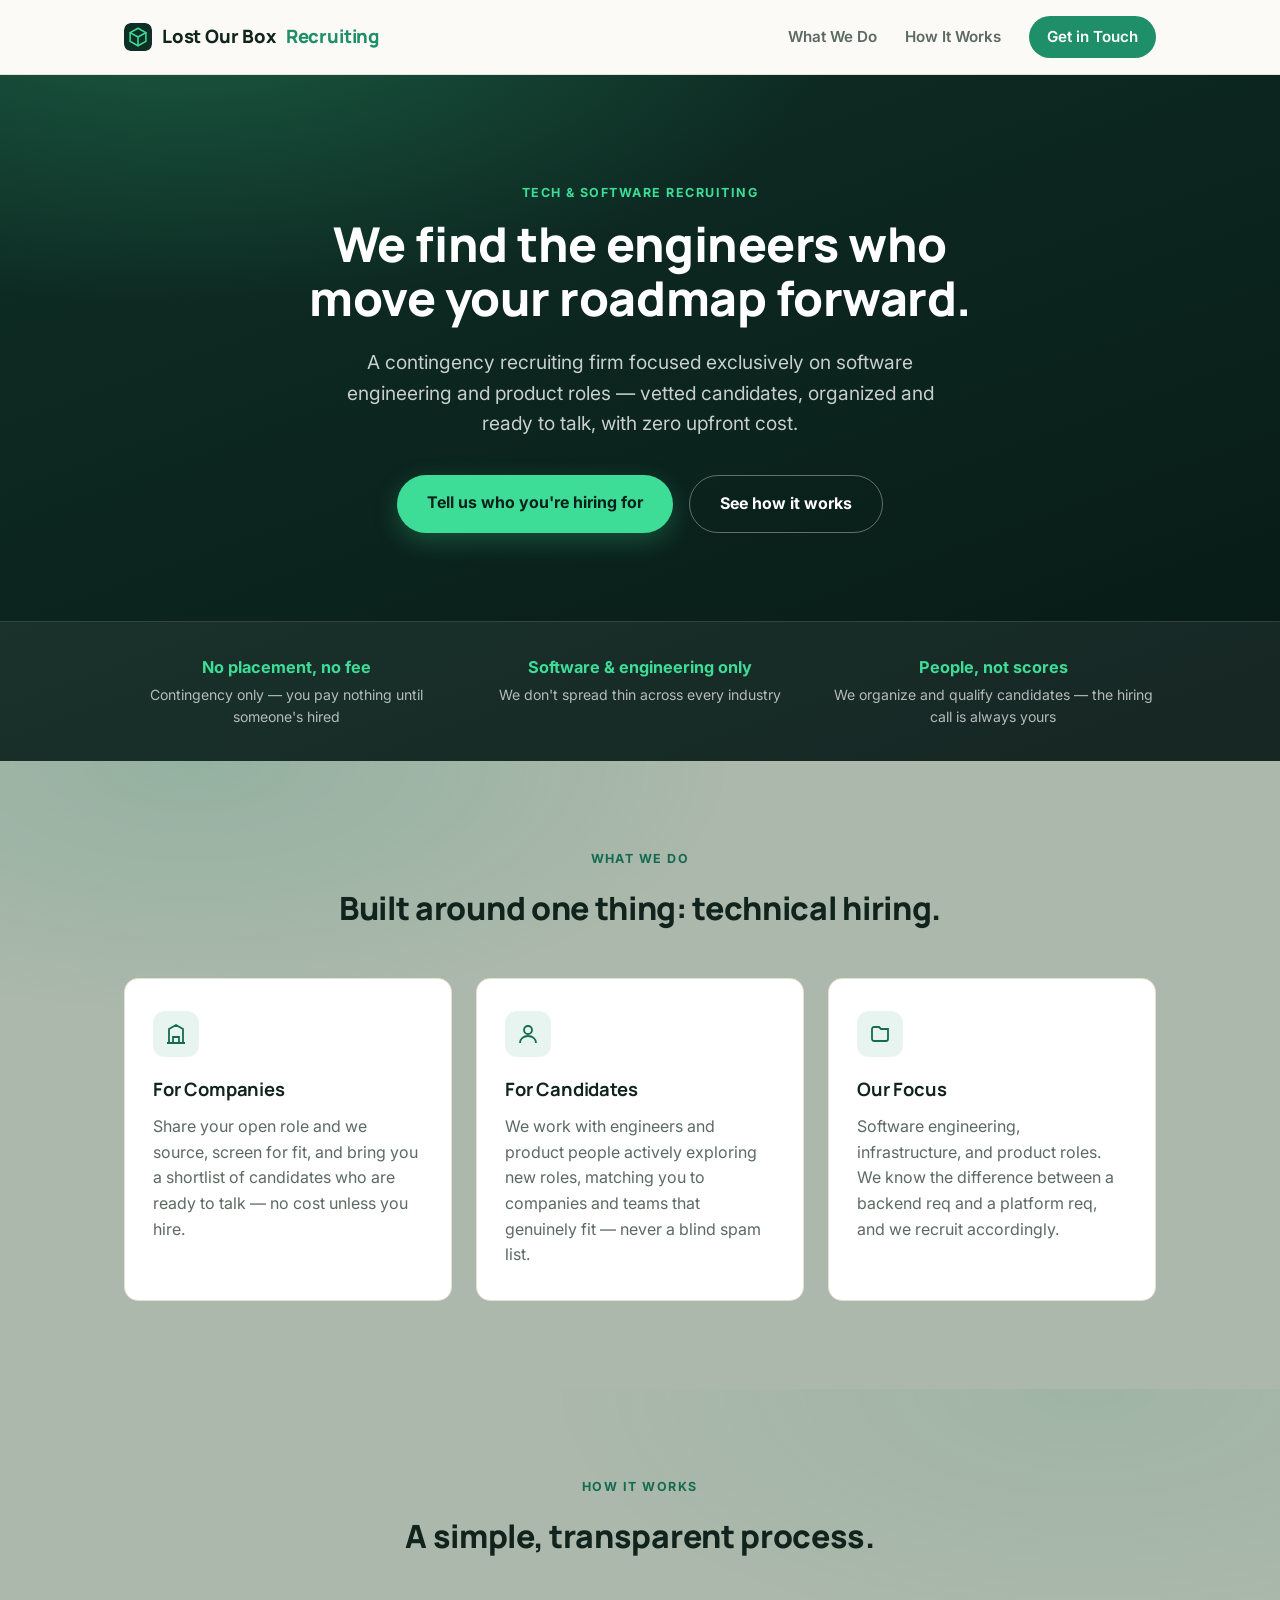
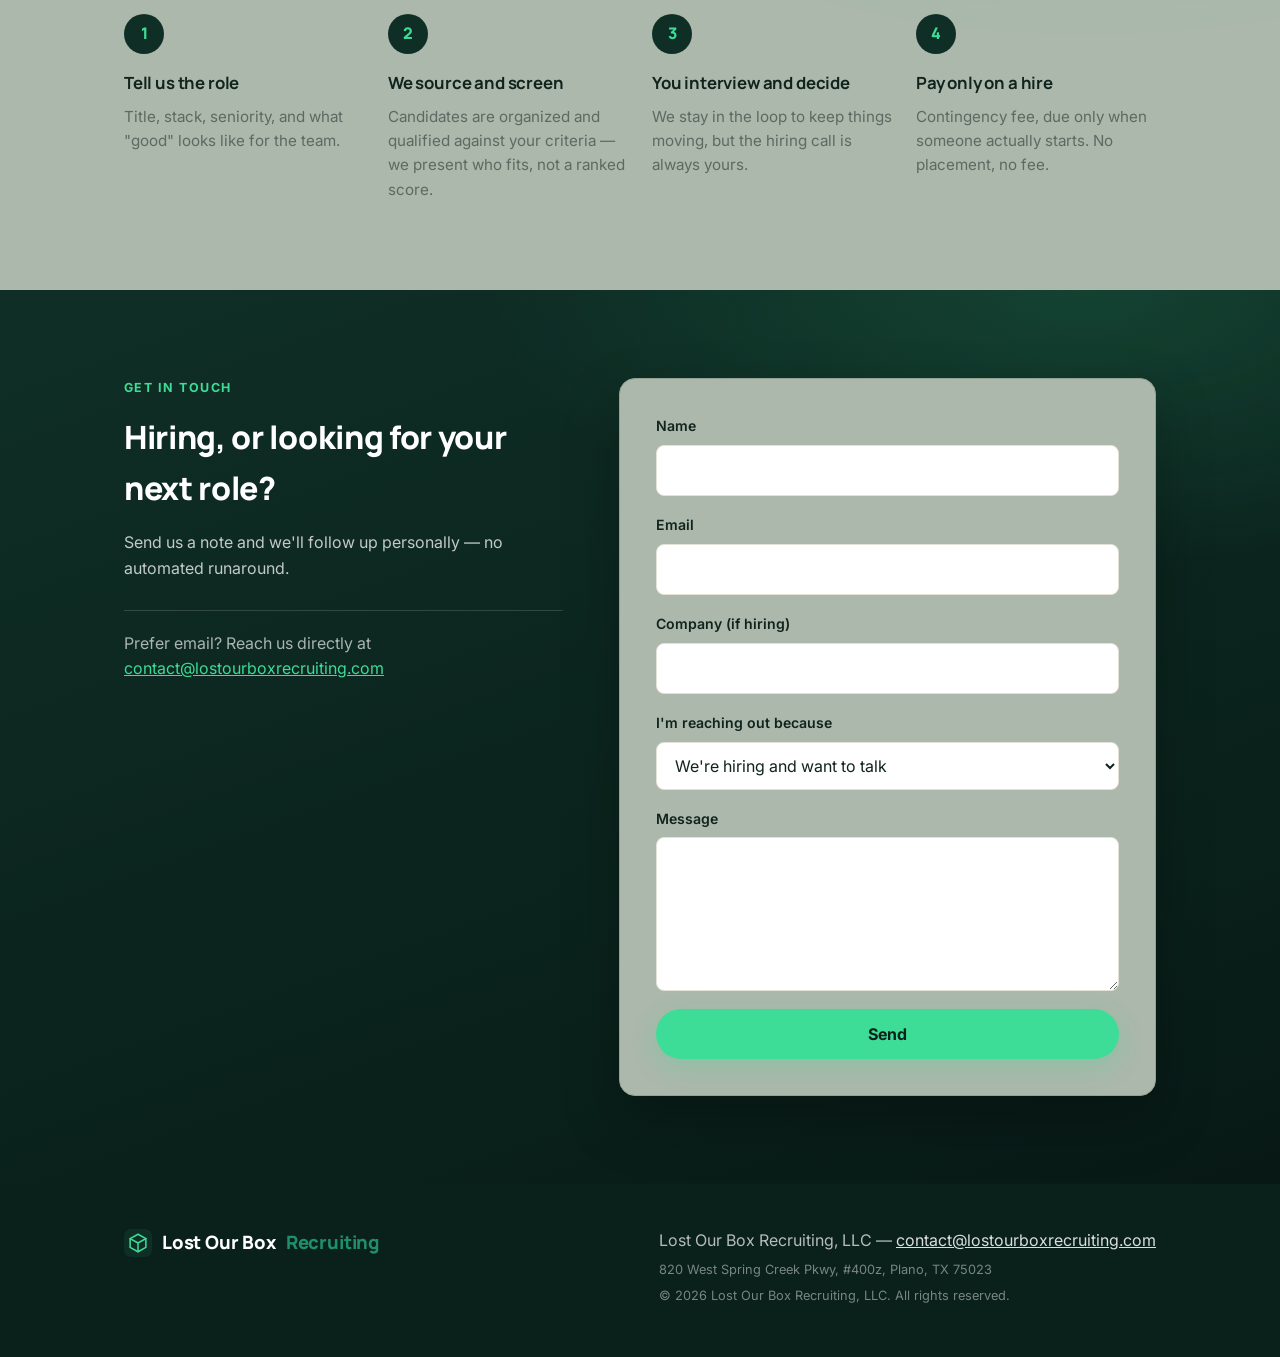
==== commit 8c22577f: "Website: real business address in footer; contact form now posts to FormSubmit Co-Authored-By: Claud" ====
--- a/index.html
+++ b/index.html
@@ -135,12 +135,15 @@
         </p>
       </div>
 
-      <!-- TODO: replace REPLACE_WITH_FORMSPREE_ID below once you've created a free form at
-           https://formspree.io pointed at contact@lostourboxrecruiting.com — GitHub Pages only
-           serves static files, so a third-party form backend is what actually delivers this. -->
-      <form method="POST" action="https://formspree.io/f/REPLACE_WITH_FORMSPREE_ID" class="contact-form">
+      <!-- GitHub Pages only serves static files, so FormSubmit (no account needed) emails each
+           submission to the address in the action URL. The first submission ever sent makes
+           FormSubmit email an activation link to that address; click it once and it's live. -->
+      <form method="POST" action="https://formsubmit.co/contact@lostourboxrecruiting.com" class="contact-form">
         <input type="hidden" name="_next" value="https://lostourboxrecruiting.com/thank-you.html">
-        <p class="hidden-field"><label>Don't fill this out if you're human: <input name="_gotcha"></label></p>
+        <input type="hidden" name="_subject" value="New inquiry from lostourboxrecruiting.com">
+        <input type="hidden" name="_template" value="table">
+        <input type="hidden" name="_captcha" value="false">
+        <p class="hidden-field"><label>Don't fill this out if you're human: <input name="_honey" tabindex="-1" autocomplete="off"></label></p>
 
         <div class="field-row">
           <label for="name">Name</label>
@@ -180,10 +183,7 @@
     </a>
     <div class="footer-meta">
       <p>Lost Our Box Recruiting, LLC &mdash; <a href="mailto:contact@lostourboxrecruiting.com">contact@lostourboxrecruiting.com</a></p>
-      <p class="fine-print">
-        <!-- TODO: replace with real business mailing address before any commercial email goes out (CAN-SPAM requirement) -->
-        [Business Address Placeholder — TODO: add real mailing address]
-      </p>
+      <p class="fine-print">820 West Spring Creek Pkwy, #400z, Plano, TX 75023</p>
       <p class="fine-print">&copy; <span id="year"></span> Lost Our Box Recruiting, LLC. All rights reserved.</p>
     </div>
   </div>
--- a/style.css
+++ b/style.css
@@ -2,6 +2,9 @@
   --ink: #10231d;
   --paper: #fbfaf6;
   --paper-alt: #f1efe6;
+  --mint: #e6f4ec;
+  --mint-border: #c9e6d6;
+  --mist: #e3f3ea;
   --accent: #1f8f6a;
   --accent-dark: #146b50;
   --accent-bright: #3ddc97;
@@ -221,9 +224,16 @@
 
 /* Sections */
 
-.section { padding: 88px 0; }
-
-.section.alt { background: var(--paper-alt); }
+.section {
+  padding: 88px 0;
+  position: relative;
+}
+
+.section.alt {
+  background:
+    radial-gradient(900px 420px at 85% 0%, rgba(31, 143, 106, 0.08), transparent 60%),
+    #abb8ab;
+}
 
 .section h2 {
   font-size: 2rem;
@@ -233,6 +243,10 @@
 }
 
 .section h2.center { margin-left: auto; margin-right: auto; }
+
+#what-we-do {
+  background: radial-gradient(900px 420px at 15% 0%, rgba(31, 143, 106, 0.16), transparent 60%), #abb8ab;
+}
 
 /* Cards */
 
@@ -314,7 +328,18 @@
 
 /* Contact */
 
-.contact-section { background: var(--paper); }
+.contact-section {
+  background:
+    radial-gradient(1000px 460px at 85% 0%, rgba(61, 220, 151, 0.14), transparent 60%),
+    linear-gradient(160deg, var(--navy) 0%, var(--navy-deep) 70%, #081915 100%);
+  color: #fff;
+}
+
+.contact-section .eyebrow { color: var(--accent-bright); }
+
+.contact-section h2 { color: #fff; }
+
+.contact-section .lede { color: rgba(255, 255, 255, 0.75); }
 
 .contact-grid {
   display: grid;
@@ -328,16 +353,18 @@
 .contact-direct {
   margin-top: 28px;
   padding-top: 20px;
-  border-top: 1px solid var(--border);
-  color: var(--muted);
-}
+  border-top: 1px solid rgba(255, 255, 255, 0.15);
+  color: rgba(255, 255, 255, 0.65);
+}
+
+.contact-direct a { color: var(--accent-bright); }
 
 .contact-form {
-  background: var(--card);
-  border: 1px solid var(--border);
+  background: #abb8ab;
+  border: 1px solid #94a294;
   border-radius: 16px;
   padding: 36px;
-  box-shadow: 0 20px 48px rgba(16, 35, 29, 0.06);
+  box-shadow: 0 24px 56px rgba(0, 0, 0, 0.25);
 }
 
 .hidden-field { display: none; }
